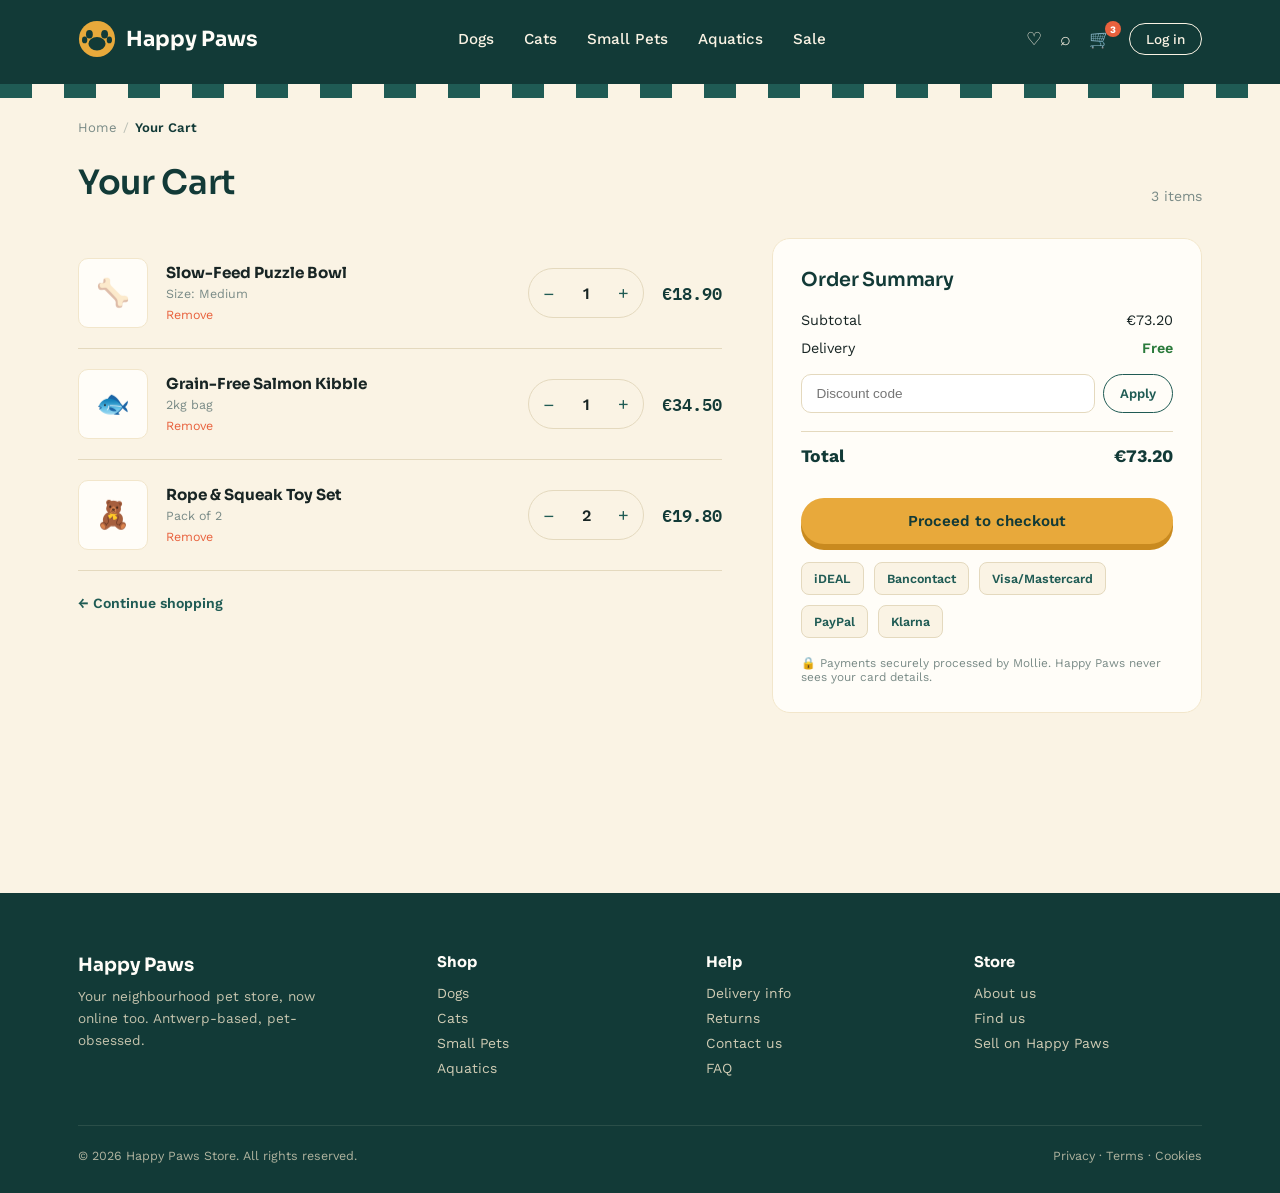
==== cart.html @ 2a9c97f4 "Add files via upload" ====
<!DOCTYPE html>
<html lang="en">
<head>
<meta charset="UTF-8">
<meta name="viewport" content="width=device-width, initial-scale=1.0">
<title>Your Cart — Happy Paws Store</title>
<link rel="preconnect" href="https://fonts.googleapis.com">
<link href="https://fonts.googleapis.com/css2?family=Sora:wght@500;600;700;800&family=Work+Sans:wght@400;500;600&family=IBM+Plex+Mono:wght@500&display=swap" rel="stylesheet">
<link rel="stylesheet" href="styles.css">
</head>
<body>

<header>
  <div class="header-inner">
    <div class="logo">
      <svg class="logo-mark" viewBox="0 0 40 40" fill="none">
        <circle cx="20" cy="20" r="19" fill="#E8A93B"/>
        <ellipse cx="20" cy="25" rx="9" ry="7" fill="#123A37"/>
        <ellipse cx="12" cy="15" rx="3.6" ry="4.6" fill="#123A37"/>
        <ellipse cx="28" cy="15" rx="3.6" ry="4.6" fill="#123A37"/>
        <ellipse cx="7" cy="21" rx="2.8" ry="3.6" fill="#123A37"/>
        <ellipse cx="33" cy="21" rx="2.8" ry="3.6" fill="#123A37"/>
      </svg>
      <span class="logo-text">Happy Paws</span>
    </div>
    <nav><a href="shop.html">Dogs</a><a href="shop.html">Cats</a><a href="shop.html">Small Pets</a><a href="shop.html">Aquatics</a><a href="shop.html">Sale</a></nav>
    <div class="header-actions">
      <span class="icon-btn">♡</span>
      <span class="icon-btn">⌕</span>
      <a href="cart.html" class="icon-btn">🛒<span class="cart-count">3</span></a>
      <a href="login.html" class="btn-login">Log in</a>
    </div>
  </div>
</header>
<div class="awning"></div>

<div class="wrap">
  <div class="breadcrumb"><a href="index.html">Home</a><span class="sep">/</span><span class="current">Your Cart</span></div>
  <div class="page-head"><h1>Your Cart</h1><div class="count-label">3 items</div></div>

  <div class="cart-layout">
    <div>
      <div class="cart-line">
        <div class="cart-thumb">🦴</div>
        <div><h4>Slow-Feed Puzzle Bowl</h4><div class="sub">Size: Medium</div><span class="cart-remove">Remove</span></div>
        <div class="qty-stepper"><button>–</button><span>1</span><button>+</button></div>
        <div class="price">€18.90</div>
      </div>
      <div class="cart-line">
        <div class="cart-thumb">🐟</div>
        <div><h4>Grain-Free Salmon Kibble</h4><div class="sub">2kg bag</div><span class="cart-remove">Remove</span></div>
        <div class="qty-stepper"><button>–</button><span>1</span><button>+</button></div>
        <div class="price">€34.50</div>
      </div>
      <div class="cart-line">
        <div class="cart-thumb">🧸</div>
        <div><h4>Rope &amp; Squeak Toy Set</h4><div class="sub">Pack of 2</div><span class="cart-remove">Remove</span></div>
        <div class="qty-stepper"><button>–</button><span>2</span><button>+</button></div>
        <div class="price">€19.80</div>
      </div>
      <a href="shop.html" style="display:inline-block; margin-top:24px; font-size:0.88rem; font-weight:600; color:var(--teal-700);">← Continue shopping</a>
    </div>

    <div class="summary-card">
      <h3>Order Summary</h3>
      <div class="summary-row"><span>Subtotal</span><span>€73.20</span></div>
      <div class="summary-row"><span>Delivery</span><span style="color:#2A7A3B; font-weight:600;">Free</span></div>
      <div class="promo-row">
        <input type="text" placeholder="Discount code">
        <button class="btn btn-outline btn-sm">Apply</button>
      </div>
      <div class="summary-row total"><span>Total</span><span>€73.20</span></div>

      <a href="#" class="btn btn-primary btn-block" style="margin-top:20px;">Proceed to checkout</a>

      <div class="pay-methods">
        <span class="pay-chip">iDEAL</span>
        <span class="pay-chip">Bancontact</span>
        <span class="pay-chip">Visa/Mastercard</span>
        <span class="pay-chip">PayPal</span>
        <span class="pay-chip">Klarna</span>
      </div>
      <div class="mollie-note">🔒 Payments securely processed by Mollie. Happy Paws never sees your card details.</div>
    </div>
  </div>
</div>

<footer>
  <div class="wrap">
    <div class="footer-grid">
      <div><div class="footer-logo">Happy Paws</div><div style="font-size:0.85rem; opacity:0.8; max-width:240px; line-height:1.6;">Your neighbourhood pet store, now online too. Antwerp-based, pet-obsessed.</div></div>
      <div><h4>Shop</h4><a href="shop.html">Dogs</a><a href="shop.html">Cats</a><a href="shop.html">Small Pets</a><a href="shop.html">Aquatics</a></div>
      <div><h4>Help</h4><a href="#">Delivery info</a><a href="#">Returns</a><a href="#">Contact us</a><a href="#">FAQ</a></div>
      <div><h4>Store</h4><a href="#">About us</a><a href="#">Find us</a><a href="login.html">Sell on Happy Paws</a></div>
    </div>
    <div class="footer-bottom"><span>© 2026 Happy Paws Store. All rights reserved.</span><span>Privacy · Terms · Cookies</span></div>
  </div>
</footer>

</body>
</html>
---- styles.css ----
/* ================= HAPPY PAWS — SHARED DESIGN SYSTEM ================= */
:root{
  --teal-900:#123A37;
  --teal-700:#1F5B54;
  --teal-600:#2A756B;
  --sand:#FAF3E4;
  --sand-deep:#F2E6CB;
  --mustard:#E8A93B;
  --mustard-dark:#C98A1F;
  --coral:#E8613D;
  --ink:#182524;
  --white:#FFFDF8;
  --line:#E4D9BE;
  --muted:#7A8B87;
}
*{box-sizing:border-box; margin:0; padding:0;}
html{scroll-behavior:smooth;}
body{
  font-family:'Work Sans', sans-serif;
  background:var(--sand);
  color:var(--ink);
  -webkit-font-smoothing:antialiased;
}
h1,h2,h3,.display{
  font-family:'Sora', sans-serif;
  font-weight:600;
  color:var(--teal-900);
  letter-spacing:-0.01em;
}
.mono{
  font-family:'IBM Plex Mono', monospace;
  letter-spacing:0.03em;
  text-transform:uppercase;
  font-size:0.7rem;
}
a{color:inherit; text-decoration:none;}
img{max-width:100%; display:block;}
.wrap{max-width:1180px; margin:0 auto; padding:0 28px;}
button{font-family:inherit;}

/* AWNING STRIPE */
.awning{
  height:14px;
  background:repeating-linear-gradient(90deg, var(--teal-700) 0px, var(--teal-700) 32px, var(--sand) 32px, var(--sand) 64px);
}

/* HEADER */
header{background:var(--teal-900); position:relative; padding-bottom:6px;}
.header-inner{
  display:flex; align-items:center; justify-content:space-between;
  padding:20px 28px;
  max-width:1180px; margin:0 auto;
}
.logo{display:flex; align-items:center; gap:10px;}
.logo-mark{width:38px; height:38px; flex-shrink:0;}
.logo-text{font-family:'Sora', sans-serif; font-weight:700; font-size:1.3rem; color:var(--white);}
nav{display:flex; gap:30px;}
nav a{color:var(--sand); font-size:0.95rem; font-weight:500; transition:color .15s;}
nav a:hover, nav a.active{color:var(--mustard);}
.header-actions{display:flex; align-items:center; gap:18px;}
.icon-btn{color:var(--sand); font-size:1.1rem; position:relative; cursor:pointer;}
.cart-count{
  position:absolute; top:-8px; right:-10px;
  background:var(--coral); color:white; font-size:0.62rem; font-weight:700;
  width:16px; height:16px; border-radius:50%;
  display:flex; align-items:center; justify-content:center;
}
.btn-login{
  border:1.5px solid var(--sand); color:var(--sand);
  padding:7px 16px; border-radius:20px; font-size:0.85rem; font-weight:500;
}

/* BUTTONS */
.btn{
  display:inline-flex; align-items:center; gap:8px;
  padding:14px 26px; border-radius:30px; font-weight:600; font-size:0.95rem;
  cursor:pointer; transition:transform .15s ease, box-shadow .15s ease;
  border:none;
}
.btn:hover{transform:translateY(-2px);}
.btn-primary{background:var(--mustard); color:var(--teal-900); box-shadow:0 6px 0 var(--mustard-dark);}
.btn-primary:hover{box-shadow:0 8px 0 var(--mustard-dark);}
.btn-ghost{background:transparent; border:1.5px solid rgba(250,243,228,0.4); color:var(--sand);}
.btn-outline{background:transparent; border:1.5px solid var(--teal-700); color:var(--teal-700);}
.btn-block{width:100%; justify-content:center;}
.btn-sm{padding:9px 16px; font-size:0.82rem;}

/* BREADCRUMB */
.breadcrumb{font-size:0.82rem; color:var(--muted); padding:22px 0 0;}
.breadcrumb a{color:var(--muted);}
.breadcrumb a:hover{color:var(--teal-700);}
.breadcrumb .sep{margin:0 6px; opacity:0.5;}
.breadcrumb .current{color:var(--teal-900); font-weight:600;}

/* PAGE HEADER (non-hero pages) */
.page-head{padding:26px 0 34px; display:flex; justify-content:space-between; align-items:flex-end; flex-wrap:wrap; gap:16px;}
.page-head h1{font-size:2.1rem;}
.page-head .count-label{color:var(--muted); font-size:0.88rem; margin-top:6px;}

/* SECTION HEADERS */
.section{padding:90px 0 40px;}
.section.tight{padding-top:20px;}
.section-head{display:flex; justify-content:space-between; align-items:flex-end; margin-bottom:38px; gap:20px; flex-wrap:wrap;}
.section-head .mono{color:var(--coral); margin-bottom:8px; display:block;}
.section-head h2{font-size:2.1rem;}
.see-all{font-weight:600; font-size:0.9rem; color:var(--teal-700); border-bottom:2px solid var(--mustard); padding-bottom:2px;}

/* HERO */
.hero{background:var(--teal-900); position:relative; padding:64px 0 0; overflow:hidden;}
.hero-grid{display:grid; grid-template-columns:1.1fr 0.9fr; gap:40px; align-items:center; padding-bottom:70px;}
.eyebrow{display:inline-flex; align-items:center; gap:8px; color:var(--mustard); margin-bottom:18px;}
.eyebrow::before{content:"●"; font-size:0.5rem;}
.hero h1{font-size:3.3rem; line-height:1.05; color:var(--white); margin-bottom:22px; font-weight:700;}
.hero h1 span{color:var(--mustard);}
.hero p{color:var(--sand-deep); font-size:1.08rem; max-width:440px; margin-bottom:30px; line-height:1.55;}
.hero-ctas{display:flex; gap:14px; flex-wrap:wrap;}
.hero-art{position:relative; height:340px; display:flex; align-items:center; justify-content:center;}
.hero-blob{position:absolute; width:280px; height:280px; border-radius:38% 62% 55% 45% / 45% 40% 60% 55%; background:var(--teal-700);}
.hero-paw{position:relative; width:150px; height:150px; z-index:1;}

/* SHOP-BY-PET TAG STRIP */
.pet-strip{background:var(--sand); padding:0; position:relative; margin-top:-1px;}
.tag-row{
  display:grid; grid-template-columns:repeat(4,1fr); gap:22px;
  padding:0 28px; max-width:1180px; margin:0 auto;
}
.tag-row.overlap{transform:translateY(-42px);}
.pet-tag{
  background:var(--white);
  border-radius:16px;
  padding:22px 18px 18px;
  text-align:center;
  box-shadow:0 10px 24px rgba(18,58,55,0.12);
  border:1px solid var(--sand-deep);
  position:relative;
  cursor:pointer;
  transition:transform .18s ease;
}
.pet-tag:hover{transform:translateY(-6px) rotate(-1deg);}
.pet-tag .tag-hole{
  width:12px; height:12px; border-radius:50%; background:var(--sand);
  border:2px solid var(--sand-deep);
  margin:0 auto 12px;
}
.pet-tag .emoji{font-size:2rem; margin-bottom:8px;}
.pet-tag .label{font-family:'Sora'; font-weight:600; color:var(--teal-900); font-size:1rem;}
.pet-tag .sub{font-size:0.72rem; color:var(--muted); margin-top:2px;}

/* CATEGORY SHELF */
.shelf{display:grid; grid-template-columns:repeat(4,1fr); gap:20px;}
.shelf-card{
  background:var(--teal-700); border-radius:18px; padding:26px 22px; min-height:190px;
  display:flex; flex-direction:column; justify-content:space-between;
  position:relative; overflow:hidden;
}
.shelf-card:nth-child(2){background:var(--mustard);}
.shelf-card:nth-child(3){background:var(--coral);}
.shelf-card:nth-child(4){background:var(--teal-900);}
.shelf-card h3{color:var(--white); font-size:1.25rem;}
.shelf-card:nth-child(2) h3{color:var(--teal-900);}
.shelf-card .count{font-size:0.78rem; color:rgba(255,255,255,0.75); font-weight:500;}
.shelf-card:nth-child(2) .count{color:rgba(18,58,55,0.65);}
.shelf-card .arrow{
  align-self:flex-end; width:34px; height:34px; border-radius:50%;
  background:rgba(255,255,255,0.18); display:flex; align-items:center; justify-content:center;
  color:white; font-size:1.1rem;
}
.shelf-card:nth-child(2) .arrow{background:rgba(18,58,55,0.14); color:var(--teal-900);}

/* PRODUCT HANG-TAGS */
.products{display:grid; grid-template-columns:repeat(4,1fr); gap:26px;}
.products.cols-3{grid-template-columns:repeat(3,1fr);}
.product-card{text-align:center; padding-top:26px; position:relative;}
.string{width:1.5px; height:22px; background:#C9BFA0; margin:0 auto;}
.product-tag{
  background:var(--white);
  border:1px solid var(--sand-deep);
  border-radius:14px;
  padding:20px 16px 22px;
  box-shadow:0 8px 18px rgba(18,58,55,0.08);
  transform:rotate(-1.4deg);
  transition:transform .18s ease, box-shadow .18s ease;
  position:relative;
}
.product-card:nth-child(even) .product-tag{transform:rotate(1.4deg);}
.product-card:hover .product-tag{transform:rotate(0deg) translateY(-4px); box-shadow:0 14px 26px rgba(18,58,55,0.14);}
.tag-hole-top{
  width:14px; height:14px; border-radius:50%; background:var(--sand);
  border:2px solid var(--sand-deep); margin:-32px auto 14px; position:relative; z-index:2;
}
.product-thumb{
  width:100%; height:120px; border-radius:10px; margin-bottom:14px;
  display:flex; align-items:center; justify-content:center; font-size:2.6rem;
  background:var(--sand);
}
.badge{
  position:absolute; top:8px; left:8px;
  background:var(--coral); color:white; font-size:0.62rem; font-weight:700;
  padding:4px 8px; border-radius:20px; letter-spacing:0.03em; z-index:3;
}
.badge.badge-mustard{background:var(--mustard); color:var(--teal-900);}
.product-tag h4{font-family:'Sora'; font-size:0.96rem; color:var(--teal-900); margin-bottom:4px; font-weight:600;}
.product-tag .price-row{display:flex; align-items:baseline; justify-content:center; gap:8px; margin-top:8px;}
.price{font-family:'IBM Plex Mono'; font-weight:600; font-size:1.05rem; color:var(--teal-900);}
.price-old{font-family:'IBM Plex Mono'; font-size:0.8rem; color:#B7ABA0; text-decoration:line-through;}
.approved{font-size:0.68rem; color:var(--muted); margin-top:6px;}

/* TRUST BAR */
.trust-bar{
  background:var(--teal-900); border-radius:20px; margin:0 28px;
  max-width:1124px; margin-left:auto; margin-right:auto;
  padding:34px 40px;
  display:grid; grid-template-columns:repeat(3,1fr); gap:30px;
}
.trust-item{display:flex; gap:14px; align-items:flex-start;}
.trust-item .num{font-family:'Sora'; font-size:1.4rem; color:var(--mustard); font-weight:700;}
.trust-item .t-label{color:var(--white); font-weight:600; font-size:0.95rem; margin-bottom:2px;}
.trust-item .t-sub{color:var(--sand-deep); font-size:0.8rem;}

/* NEWSLETTER */
.newsletter{
  background:var(--mustard); border-radius:24px;
  margin:90px 28px 0; max-width:1124px; margin-left:auto; margin-right:auto;
  padding:50px 50px;
  display:grid; grid-template-columns:1.2fr 1fr; gap:40px; align-items:center;
}
.newsletter h2{font-size:1.8rem; color:var(--teal-900);}
.newsletter p{color:var(--teal-900); opacity:0.75; margin-top:8px; font-size:0.95rem;}
.n-form{display:flex; gap:10px;}
.n-form input{flex:1; padding:14px 18px; border-radius:30px; border:none; font-family:'Work Sans'; font-size:0.9rem;}
.n-form button{background:var(--teal-900); color:var(--white); border:none; padding:14px 24px; border-radius:30px; font-weight:600; font-size:0.9rem; cursor:pointer;}

/* FOOTER */
footer{margin-top:90px; background:var(--teal-900); padding:60px 0 30px; color:var(--sand-deep);}
.footer-grid{display:grid; grid-template-columns:1.4fr 1fr 1fr 1fr; gap:40px; margin-bottom:40px;}
.footer-grid h4{color:var(--white); font-family:'Sora'; font-size:0.92rem; margin-bottom:14px;}
.footer-grid a{display:block; color:var(--sand-deep); font-size:0.87rem; margin-bottom:9px; opacity:0.85;}
.footer-grid a:hover{color:var(--mustard);}
.footer-logo{font-family:'Sora'; font-weight:700; color:var(--white); font-size:1.15rem; margin-bottom:10px;}
.footer-bottom{
  border-top:1px solid rgba(250,243,228,0.15); padding-top:22px;
  display:flex; justify-content:space-between; font-size:0.78rem; opacity:0.7; flex-wrap:wrap; gap:10px;
}

/* ============ SHOP / LISTING PAGE ============ */
.shop-layout{display:grid; grid-template-columns:250px 1fr; gap:40px; padding-bottom:90px;}
.filters{border-right:1px solid var(--line); padding-right:30px;}
.filter-group{margin-bottom:30px;}
.filter-group h4{font-family:'Sora'; font-size:0.85rem; color:var(--teal-900); margin-bottom:14px; text-transform:uppercase; letter-spacing:0.03em;}
.filter-option{display:flex; align-items:center; gap:10px; margin-bottom:11px; font-size:0.88rem; color:var(--ink); cursor:pointer;}
.filter-option input{accent-color:var(--teal-700); width:15px; height:15px;}
.price-range{display:flex; align-items:center; gap:8px; font-size:0.82rem; color:var(--muted);}
.price-range input{width:70px; padding:8px 10px; border:1px solid var(--line); border-radius:8px; font-family:'Work Sans'; font-size:0.82rem;}
.toolbar{display:flex; justify-content:space-between; align-items:center; margin-bottom:26px;}
.sort-select{padding:9px 14px; border:1px solid var(--line); border-radius:20px; font-size:0.83rem; background:var(--white); color:var(--ink);}
.pagination{display:flex; justify-content:center; gap:8px; margin-top:50px;}
.page-btn{width:36px; height:36px; border-radius:50%; display:flex; align-items:center; justify-content:center; font-size:0.85rem; font-weight:600; color:var(--teal-700); cursor:pointer;}
.page-btn.active{background:var(--teal-900); color:var(--white);}

/* ============ PRODUCT DETAIL PAGE ============ */
.pd-layout{display:grid; grid-template-columns:1fr 1fr; gap:60px; padding-bottom:90px;}
.pd-gallery-main{background:var(--white); border-radius:20px; height:420px; display:flex; align-items:center; justify-content:center; font-size:6rem; border:1px solid var(--sand-deep); margin-bottom:14px;}
.pd-thumbs{display:flex; gap:10px;}
.pd-thumb{width:70px; height:70px; border-radius:10px; background:var(--white); border:1.5px solid var(--sand-deep); display:flex; align-items:center; justify-content:center; font-size:1.6rem; cursor:pointer;}
.pd-thumb.active{border-color:var(--mustard);}
.pd-info .mono{color:var(--coral);}
.pd-info h1{font-size:2rem; margin:10px 0 8px;}
.pd-rating{display:flex; align-items:center; gap:8px; color:var(--mustard-dark); font-size:0.9rem; margin-bottom:18px;}
.pd-rating .stars{letter-spacing:2px;}
.pd-price-row{display:flex; align-items:baseline; gap:12px; margin-bottom:22px;}
.pd-price{font-family:'IBM Plex Mono'; font-size:1.9rem; font-weight:600; color:var(--teal-900);}
.pd-desc{color:var(--ink); opacity:0.85; line-height:1.65; margin-bottom:26px; font-size:0.95rem;}
.pd-options{margin-bottom:26px;}
.pd-options h4{font-size:0.82rem; text-transform:uppercase; letter-spacing:0.03em; color:var(--muted); margin-bottom:10px;}
.size-pills{display:flex; gap:10px;}
.size-pill{padding:9px 18px; border:1.5px solid var(--line); border-radius:20px; font-size:0.85rem; cursor:pointer; font-weight:500;}
.size-pill.active{border-color:var(--teal-700); background:var(--teal-700); color:var(--white);}
.qty-cart-row{display:flex; gap:14px; margin-bottom:26px;}
.qty-stepper{display:flex; align-items:center; border:1.5px solid var(--line); border-radius:30px; overflow:hidden;}
.qty-stepper button{width:40px; height:48px; background:none; border:none; font-size:1.1rem; cursor:pointer; color:var(--teal-700);}
.qty-stepper span{width:34px; text-align:center; font-weight:600;}
.pd-meta{display:flex; flex-direction:column; gap:8px; font-size:0.83rem; color:var(--muted); border-top:1px solid var(--line); padding-top:20px;}
.pd-meta strong{color:var(--ink);}

/* ============ CART / CHECKOUT PAGE ============ */
.cart-layout{display:grid; grid-template-columns:1.5fr 1fr; gap:50px; padding-bottom:90px; align-items:flex-start;}
.cart-line{display:grid; grid-template-columns:70px 1fr auto auto; align-items:center; gap:18px; padding:20px 0; border-bottom:1px solid var(--line);}
.cart-thumb{width:70px; height:70px; border-radius:10px; background:var(--white); border:1px solid var(--sand-deep); display:flex; align-items:center; justify-content:center; font-size:1.7rem;}
.cart-line h4{font-family:'Sora'; font-size:0.95rem; margin-bottom:4px;}
.cart-line .sub{font-size:0.78rem; color:var(--muted);}
.cart-remove{font-size:0.78rem; color:var(--coral); cursor:pointer; margin-top:6px; display:inline-block;}
.summary-card{background:var(--white); border:1px solid var(--sand-deep); border-radius:18px; padding:28px; position:sticky; top:20px;}
.summary-card h3{margin-bottom:20px; font-size:1.2rem;}
.summary-row{display:flex; justify-content:space-between; font-size:0.9rem; margin-bottom:12px; color:var(--ink);}
.summary-row.total{font-weight:700; font-size:1.1rem; border-top:1px solid var(--line); padding-top:14px; margin-top:6px; color:var(--teal-900);}
.promo-row{display:flex; gap:8px; margin:18px 0;}
.promo-row input{flex:1; padding:11px 14px; border:1px solid var(--line); border-radius:10px; font-size:0.85rem;}
.pay-methods{display:flex; gap:10px; margin:18px 0; flex-wrap:wrap;}
.pay-chip{border:1px solid var(--line); border-radius:8px; padding:8px 12px; font-size:0.78rem; font-weight:600; color:var(--teal-700); background:var(--sand);}
.mollie-note{font-size:0.74rem; color:var(--muted); margin-top:10px; display:flex; align-items:center; gap:6px;}

/* ============ LOGIN / SELLER PORTAL ============ */
.auth-shell{min-height:calc(100vh - 60px); display:flex; align-items:center; justify-content:center; padding:60px 20px;}
.auth-card{background:var(--white); border:1px solid var(--sand-deep); border-radius:22px; padding:44px 40px; width:100%; max-width:400px; box-shadow:0 20px 40px rgba(18,58,55,0.08);}
.auth-card h1{font-size:1.5rem; margin-bottom:6px;}
.auth-card .sub{color:var(--muted); font-size:0.88rem; margin-bottom:28px;}
.field{margin-bottom:18px;}
.field label{display:block; font-size:0.8rem; font-weight:600; color:var(--teal-900); margin-bottom:7px;}
.field input{width:100%; padding:12px 16px; border:1.5px solid var(--line); border-radius:10px; font-family:'Work Sans'; font-size:0.92rem;}
.field input:focus{outline:none; border-color:var(--teal-700);}
.auth-foot{text-align:center; font-size:0.82rem; color:var(--muted); margin-top:20px;}
.magic-note{background:var(--sand); border-radius:10px; padding:12px 14px; font-size:0.78rem; color:var(--teal-700); margin-top:16px; display:flex; gap:8px; align-items:flex-start;}

/* ============ SELLER DASHBOARD ============ */
.dash-shell{display:grid; grid-template-columns:230px 1fr; min-height:calc(100vh - 60px);}
.dash-side{background:var(--teal-900); padding:30px 20px; color:var(--sand-deep);}
.dash-side a{display:flex; align-items:center; gap:10px; padding:11px 14px; border-radius:10px; font-size:0.87rem; margin-bottom:4px; color:var(--sand-deep);}
.dash-side a.active, .dash-side a:hover{background:var(--teal-700); color:var(--white);}
.dash-main{padding:34px 40px; background:var(--sand);}
.dash-head{display:flex; justify-content:space-between; align-items:center; margin-bottom:28px;}
.stat-row{display:grid; grid-template-columns:repeat(4,1fr); gap:18px; margin-bottom:34px;}
.stat-card{background:var(--white); border:1px solid var(--sand-deep); border-radius:14px; padding:20px;}
.stat-card .mono{color:var(--muted); margin-bottom:8px; display:block;}
.stat-card .val{font-family:'Sora'; font-size:1.6rem; font-weight:700; color:var(--teal-900);}
.dash-table{width:100%; background:var(--white); border:1px solid var(--sand-deep); border-radius:14px; overflow:hidden; border-collapse:collapse;}
.dash-table th{text-align:left; font-size:0.72rem; text-transform:uppercase; letter-spacing:0.03em; color:var(--muted); padding:14px 18px; border-bottom:1px solid var(--line); background:var(--sand);}
.dash-table td{padding:14px 18px; border-bottom:1px solid var(--sand-deep); font-size:0.87rem;}
.dash-table tr:last-child td{border-bottom:none;}
.prod-row-thumb{width:38px; height:38px; border-radius:8px; background:var(--sand); display:inline-flex; align-items:center; justify-content:center; font-size:1.1rem; margin-right:10px; vertical-align:middle;}
.status-pill{padding:4px 11px; border-radius:20px; font-size:0.72rem; font-weight:600;}
.status-pill.live{background:#DDF0DC; color:#2A7A3B;}
.status-pill.draft{background:#F2E6CB; color:var(--mustard-dark);}
.row-actions{display:flex; gap:8px;}
.row-actions span{font-size:0.78rem; color:var(--teal-700); cursor:pointer; font-weight:600;}

@media (max-width:900px){
  .hero-grid{grid-template-columns:1fr;}
  .tag-row{grid-template-columns:repeat(2,1fr);}
  .tag-row.overlap{transform:translateY(-28px);}
  .shelf{grid-template-columns:repeat(2,1fr);}
  .products{grid-template-columns:repeat(2,1fr);}
  .trust-bar{grid-template-columns:1fr; margin:0 16px;}
  .newsletter{grid-template-columns:1fr; margin:60px 16px 0; padding:36px 28px;}
  .footer-grid{grid-template-columns:1fr 1fr;}
  nav{display:none;}
  .wrap{padding:0 16px;}
  .shop-layout{grid-template-columns:1fr;}
  .filters{border-right:none; padding-right:0; border-bottom:1px solid var(--line); padding-bottom:20px;}
  .pd-layout{grid-template-columns:1fr;}
  .cart-layout{grid-template-columns:1fr;}
  .dash-shell{grid-template-columns:1fr;}
  .dash-side{display:none;}
  .stat-row{grid-template-columns:1fr 1fr;}
}

:focus-visible{outline:2.5px solid var(--mustard); outline-offset:3px;}
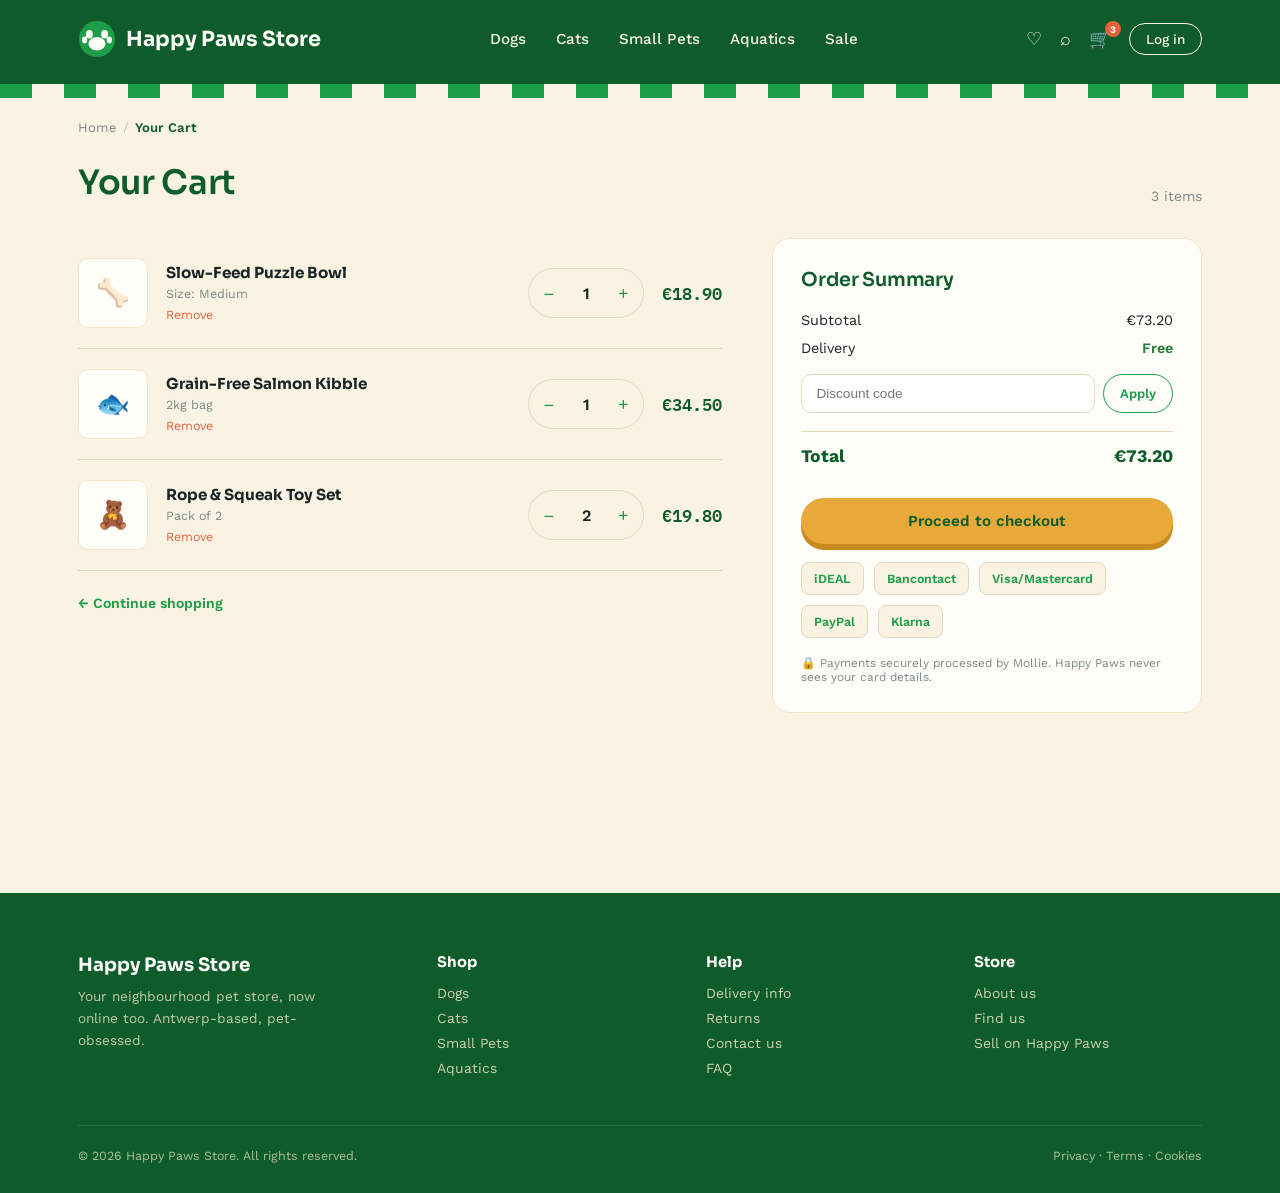
==== commit ab733845: "Add files via upload" ====
--- a/cart.html
+++ b/cart.html
@@ -14,14 +14,14 @@
   <div class="header-inner">
     <div class="logo">
       <svg class="logo-mark" viewBox="0 0 40 40" fill="none">
-        <circle cx="20" cy="20" r="19" fill="#E8A93B"/>
-        <ellipse cx="20" cy="25" rx="9" ry="7" fill="#123A37"/>
-        <ellipse cx="12" cy="15" rx="3.6" ry="4.6" fill="#123A37"/>
-        <ellipse cx="28" cy="15" rx="3.6" ry="4.6" fill="#123A37"/>
-        <ellipse cx="7" cy="21" rx="2.8" ry="3.6" fill="#123A37"/>
-        <ellipse cx="33" cy="21" rx="2.8" ry="3.6" fill="#123A37"/>
+        <circle cx="20" cy="20" r="19" fill="#1E9D49"/>
+        <ellipse cx="20" cy="25" rx="9" ry="7" fill="#FFFDF8"/>
+        <ellipse cx="12" cy="15" rx="3.6" ry="4.6" fill="#FFFDF8"/>
+        <ellipse cx="28" cy="15" rx="3.6" ry="4.6" fill="#FFFDF8"/>
+        <ellipse cx="7" cy="21" rx="2.8" ry="3.6" fill="#FFFDF8"/>
+        <ellipse cx="33" cy="21" rx="2.8" ry="3.6" fill="#FFFDF8"/>
       </svg>
-      <span class="logo-text">Happy Paws</span>
+      <span class="logo-text">Happy Paws Store</span>
     </div>
     <nav><a href="shop.html">Dogs</a><a href="shop.html">Cats</a><a href="shop.html">Small Pets</a><a href="shop.html">Aquatics</a><a href="shop.html">Sale</a></nav>
     <div class="header-actions">
@@ -88,7 +88,7 @@
 <footer>
   <div class="wrap">
     <div class="footer-grid">
-      <div><div class="footer-logo">Happy Paws</div><div style="font-size:0.85rem; opacity:0.8; max-width:240px; line-height:1.6;">Your neighbourhood pet store, now online too. Antwerp-based, pet-obsessed.</div></div>
+      <div><div class="footer-logo">Happy Paws Store</div><div style="font-size:0.85rem; opacity:0.8; max-width:240px; line-height:1.6;">Your neighbourhood pet store, now online too. Antwerp-based, pet-obsessed.</div></div>
       <div><h4>Shop</h4><a href="shop.html">Dogs</a><a href="shop.html">Cats</a><a href="shop.html">Small Pets</a><a href="shop.html">Aquatics</a></div>
       <div><h4>Help</h4><a href="#">Delivery info</a><a href="#">Returns</a><a href="#">Contact us</a><a href="#">FAQ</a></div>
       <div><h4>Store</h4><a href="#">About us</a><a href="#">Find us</a><a href="login.html">Sell on Happy Paws</a></div>
--- a/styles.css
+++ b/styles.css
@@ -1,8 +1,8 @@
 /* ================= HAPPY PAWS — SHARED DESIGN SYSTEM ================= */
 :root{
-  --teal-900:#123A37;
-  --teal-700:#1F5B54;
-  --teal-600:#2A756B;
+  --teal-900:#0E5C2C;
+  --teal-700:#1E9D49;
+  --teal-600:#29B457;
   --sand:#FAF3E4;
   --sand-deep:#F2E6CB;
   --mustard:#E8A93B;
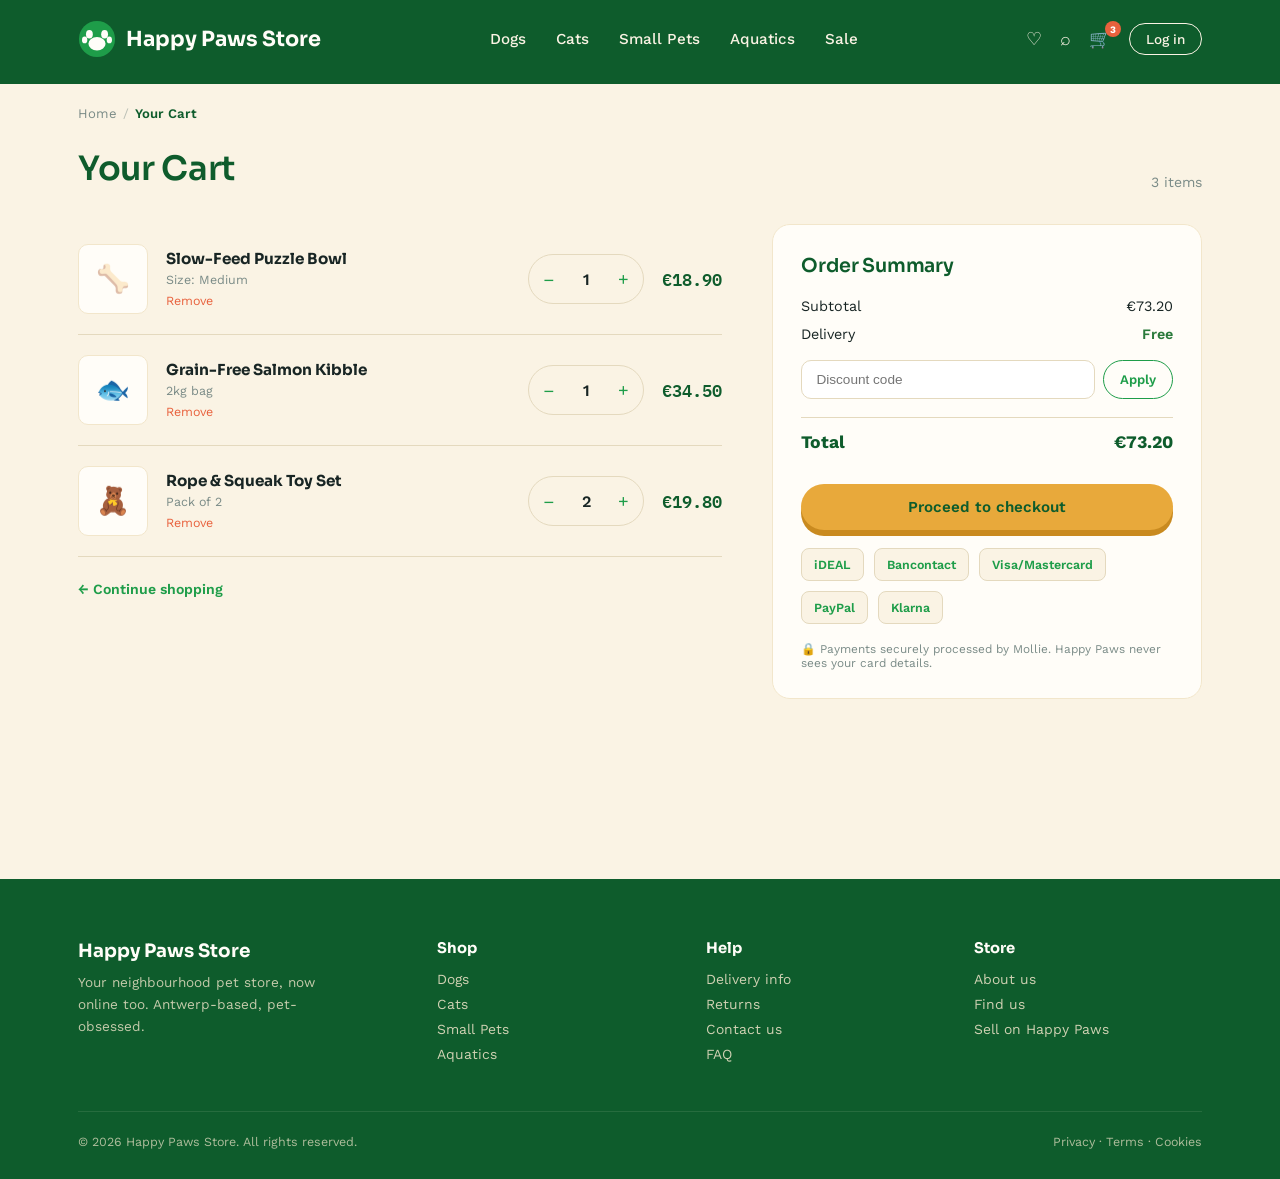
==== commit 64a48034: "Add files via upload" ====
--- a/cart.html
+++ b/cart.html
@@ -32,7 +32,6 @@
     </div>
   </div>
 </header>
-<div class="awning"></div>
 
 <div class="wrap">
   <div class="breadcrumb"><a href="index.html">Home</a><span class="sep">/</span><span class="current">Your Cart</span></div>
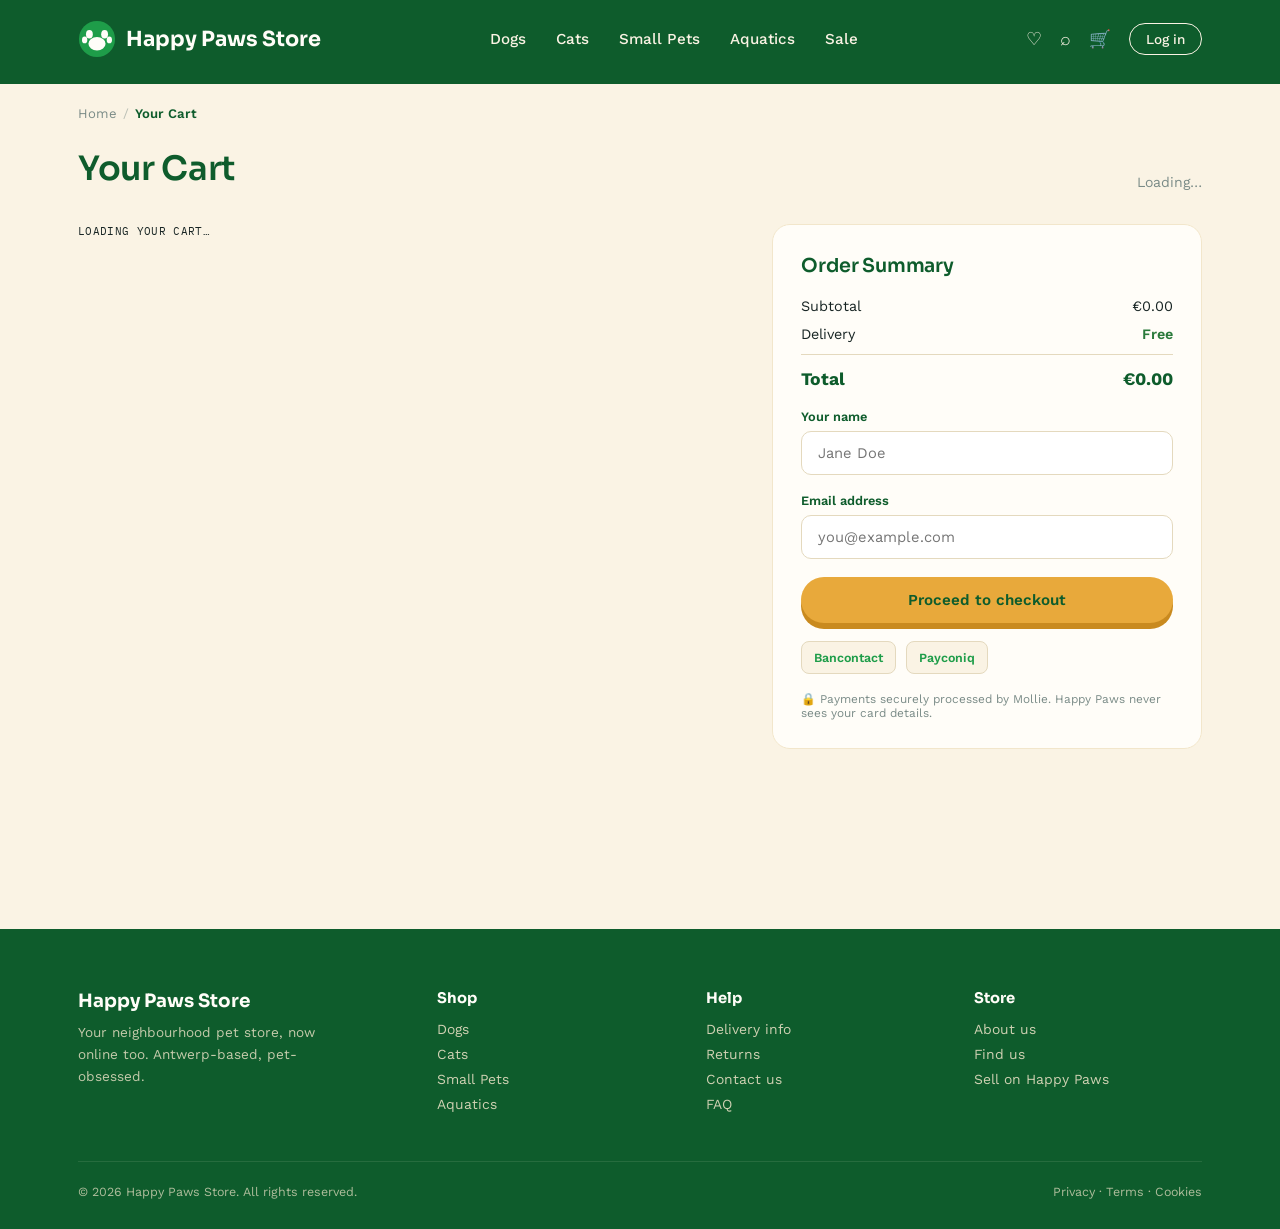
==== commit a822d102: "Add files via upload" ====
--- a/cart.html
+++ b/cart.html
@@ -7,6 +7,7 @@
 <link rel="preconnect" href="https://fonts.googleapis.com">
 <link href="https://fonts.googleapis.com/css2?family=Sora:wght@500;600;700;800&family=Work+Sans:wght@400;500;600&family=IBM+Plex+Mono:wght@500&display=swap" rel="stylesheet">
 <link rel="stylesheet" href="styles.css">
+<script src="shopzo-client.js" defer></script>
 </head>
 <body>
 
@@ -28,61 +29,138 @@
       <span class="icon-btn">♡</span>
       <span class="icon-btn">⌕</span>
       <a href="cart.html" class="icon-btn">🛒<span class="cart-count">3</span></a>
-      <a href="login.html" class="btn-login">Log in</a>
+      <a href="https://app.shopzo.be" class="btn-login" target="_blank">Log in</a>
     </div>
   </div>
 </header>
 
 <div class="wrap">
   <div class="breadcrumb"><a href="index.html">Home</a><span class="sep">/</span><span class="current">Your Cart</span></div>
-  <div class="page-head"><h1>Your Cart</h1><div class="count-label">3 items</div></div>
+  <div class="page-head"><h1>Your Cart</h1><div class="count-label" id="cart-count-label">Loading…</div></div>
 
   <div class="cart-layout">
-    <div>
-      <div class="cart-line">
-        <div class="cart-thumb">🦴</div>
-        <div><h4>Slow-Feed Puzzle Bowl</h4><div class="sub">Size: Medium</div><span class="cart-remove">Remove</span></div>
-        <div class="qty-stepper"><button>–</button><span>1</span><button>+</button></div>
-        <div class="price">€18.90</div>
-      </div>
-      <div class="cart-line">
-        <div class="cart-thumb">🐟</div>
-        <div><h4>Grain-Free Salmon Kibble</h4><div class="sub">2kg bag</div><span class="cart-remove">Remove</span></div>
-        <div class="qty-stepper"><button>–</button><span>1</span><button>+</button></div>
-        <div class="price">€34.50</div>
-      </div>
-      <div class="cart-line">
-        <div class="cart-thumb">🧸</div>
-        <div><h4>Rope &amp; Squeak Toy Set</h4><div class="sub">Pack of 2</div><span class="cart-remove">Remove</span></div>
-        <div class="qty-stepper"><button>–</button><span>2</span><button>+</button></div>
-        <div class="price">€19.80</div>
-      </div>
-      <a href="shop.html" style="display:inline-block; margin-top:24px; font-size:0.88rem; font-weight:600; color:var(--teal-700);">← Continue shopping</a>
+    <div id="cart-lines">
+      <p class="mono">Loading your cart…</p>
     </div>
 
     <div class="summary-card">
       <h3>Order Summary</h3>
-      <div class="summary-row"><span>Subtotal</span><span>€73.20</span></div>
+      <div class="summary-row"><span>Subtotal</span><span id="cart-subtotal">€0.00</span></div>
       <div class="summary-row"><span>Delivery</span><span style="color:#2A7A3B; font-weight:600;">Free</span></div>
-      <div class="promo-row">
-        <input type="text" placeholder="Discount code">
-        <button class="btn btn-outline btn-sm">Apply</button>
+      <div class="summary-row total"><span>Total</span><span id="cart-total">€0.00</span></div>
+
+      <div class="field" style="margin-top:20px;">
+        <label>Your name</label>
+        <input type="text" id="checkout-name" placeholder="Jane Doe">
       </div>
-      <div class="summary-row total"><span>Total</span><span>€73.20</span></div>
+      <div class="field">
+        <label>Email address</label>
+        <input type="email" id="checkout-email" placeholder="you@example.com">
+      </div>
+      <p id="checkout-error" style="display:none; color:var(--coral); font-size:0.82rem; margin-bottom:10px;"></p>
 
-      <a href="#" class="btn btn-primary btn-block" style="margin-top:20px;">Proceed to checkout</a>
+      <button type="button" id="checkout-btn" class="btn btn-primary btn-block">Proceed to checkout</button>
 
       <div class="pay-methods">
-        <span class="pay-chip">iDEAL</span>
         <span class="pay-chip">Bancontact</span>
-        <span class="pay-chip">Visa/Mastercard</span>
-        <span class="pay-chip">PayPal</span>
-        <span class="pay-chip">Klarna</span>
+        <span class="pay-chip">Payconiq</span>
       </div>
       <div class="mollie-note">🔒 Payments securely processed by Mollie. Happy Paws never sees your card details.</div>
     </div>
   </div>
 </div>
+
+<script>
+  let cartProducts = []; // full product data for items currently in the cart
+
+  async function loadCart() {
+    const cart = getCart();
+    const linesEl = document.getElementById('cart-lines');
+    const countLabel = document.getElementById('cart-count-label');
+
+    if (cart.length === 0) {
+      linesEl.innerHTML = '<p class="mono">Your cart is empty. <a href="shop.html" style="color:var(--teal-700);">Start shopping →</a></p>';
+      countLabel.textContent = '0 items';
+      document.getElementById('cart-subtotal').textContent = formatEuro(0);
+      document.getElementById('cart-total').textContent = formatEuro(0);
+      document.getElementById('checkout-btn').disabled = true;
+      document.getElementById('checkout-btn').style.opacity = '0.5';
+      return;
+    }
+
+    try {
+      const allProducts = await shopzoFetchProducts();
+      cartProducts = cart
+        .map((line) => {
+          const product = allProducts.find((p) => p.id === line.product_id);
+          return product ? { ...product, quantity: line.quantity } : null;
+        })
+        .filter(Boolean);
+    } catch {
+      linesEl.innerHTML = '<p class="mono" style="color:var(--coral);">Could not load your cart right now.</p>';
+      return;
+    }
+
+    countLabel.textContent = `${cartProducts.reduce((n, p) => n + p.quantity, 0)} items`;
+
+    linesEl.innerHTML = cartProducts.map((p) => {
+      const unitPrice = p.sale_price_cents ?? p.price_cents;
+      const thumb = p.image_url
+        ? `<img src="${p.image_url}" alt="" style="width:70px;height:70px;object-fit:cover;border-radius:10px;">`
+        : `<div class="cart-thumb">🛍️</div>`;
+      return `
+        <div class="cart-line" data-product-id="${p.id}">
+          ${thumb}
+          <div>
+            <h4>${p.name}</h4>
+            <div class="sub">${p.category || ''}</div>
+            <span class="cart-remove" onclick="removeFromCart('${p.id}'); loadCart();">Remove</span>
+          </div>
+          <div class="qty-stepper">
+            <button type="button" onclick="updateCartQuantity('${p.id}', ${p.quantity - 1}); loadCart();">–</button>
+            <span>${p.quantity}</span>
+            <button type="button" onclick="updateCartQuantity('${p.id}', ${p.quantity + 1}); loadCart();">+</button>
+          </div>
+          <div class="price">${formatEuro(unitPrice * p.quantity)}</div>
+        </div>
+      `;
+    }).join('') + '<a href="shop.html" style="display:inline-block; margin-top:24px; font-size:0.88rem; font-weight:600; color:var(--teal-700);">← Continue shopping</a>';
+
+    const subtotal = cartProducts.reduce((sum, p) => sum + (p.sale_price_cents ?? p.price_cents) * p.quantity, 0);
+    document.getElementById('cart-subtotal').textContent = formatEuro(subtotal);
+    document.getElementById('cart-total').textContent = formatEuro(subtotal);
+  }
+
+  document.getElementById('checkout-btn').addEventListener('click', async () => {
+    const errorEl = document.getElementById('checkout-error');
+    errorEl.style.display = 'none';
+
+    const name = document.getElementById('checkout-name').value.trim();
+    const email = document.getElementById('checkout-email').value.trim();
+
+    if (!name || !email) {
+      errorEl.textContent = 'Please fill in your name and email address.';
+      errorEl.style.display = 'block';
+      return;
+    }
+
+    const btn = document.getElementById('checkout-btn');
+    btn.disabled = true;
+    btn.textContent = 'Redirecting to payment…';
+
+    try {
+      const { checkout_url } = await shopzoCheckout({ name, email });
+      window.location.href = checkout_url;
+    } catch (err) {
+      errorEl.textContent = err.message || 'Something went wrong. Please try again.';
+      errorEl.style.display = 'block';
+      btn.disabled = false;
+      btn.textContent = 'Proceed to checkout';
+    }
+  });
+
+  loadCart();
+</script>
 
 <footer>
   <div class="wrap">
@@ -90,7 +168,7 @@
       <div><div class="footer-logo">Happy Paws Store</div><div style="font-size:0.85rem; opacity:0.8; max-width:240px; line-height:1.6;">Your neighbourhood pet store, now online too. Antwerp-based, pet-obsessed.</div></div>
       <div><h4>Shop</h4><a href="shop.html">Dogs</a><a href="shop.html">Cats</a><a href="shop.html">Small Pets</a><a href="shop.html">Aquatics</a></div>
       <div><h4>Help</h4><a href="#">Delivery info</a><a href="#">Returns</a><a href="#">Contact us</a><a href="#">FAQ</a></div>
-      <div><h4>Store</h4><a href="#">About us</a><a href="#">Find us</a><a href="login.html">Sell on Happy Paws</a></div>
+      <div><h4>Store</h4><a href="#">About us</a><a href="#">Find us</a><a href="https://app.shopzo.be" target="_blank">Sell on Happy Paws</a></div>
     </div>
     <div class="footer-bottom"><span>© 2026 Happy Paws Store. All rights reserved.</span><span>Privacy · Terms · Cookies</span></div>
   </div>
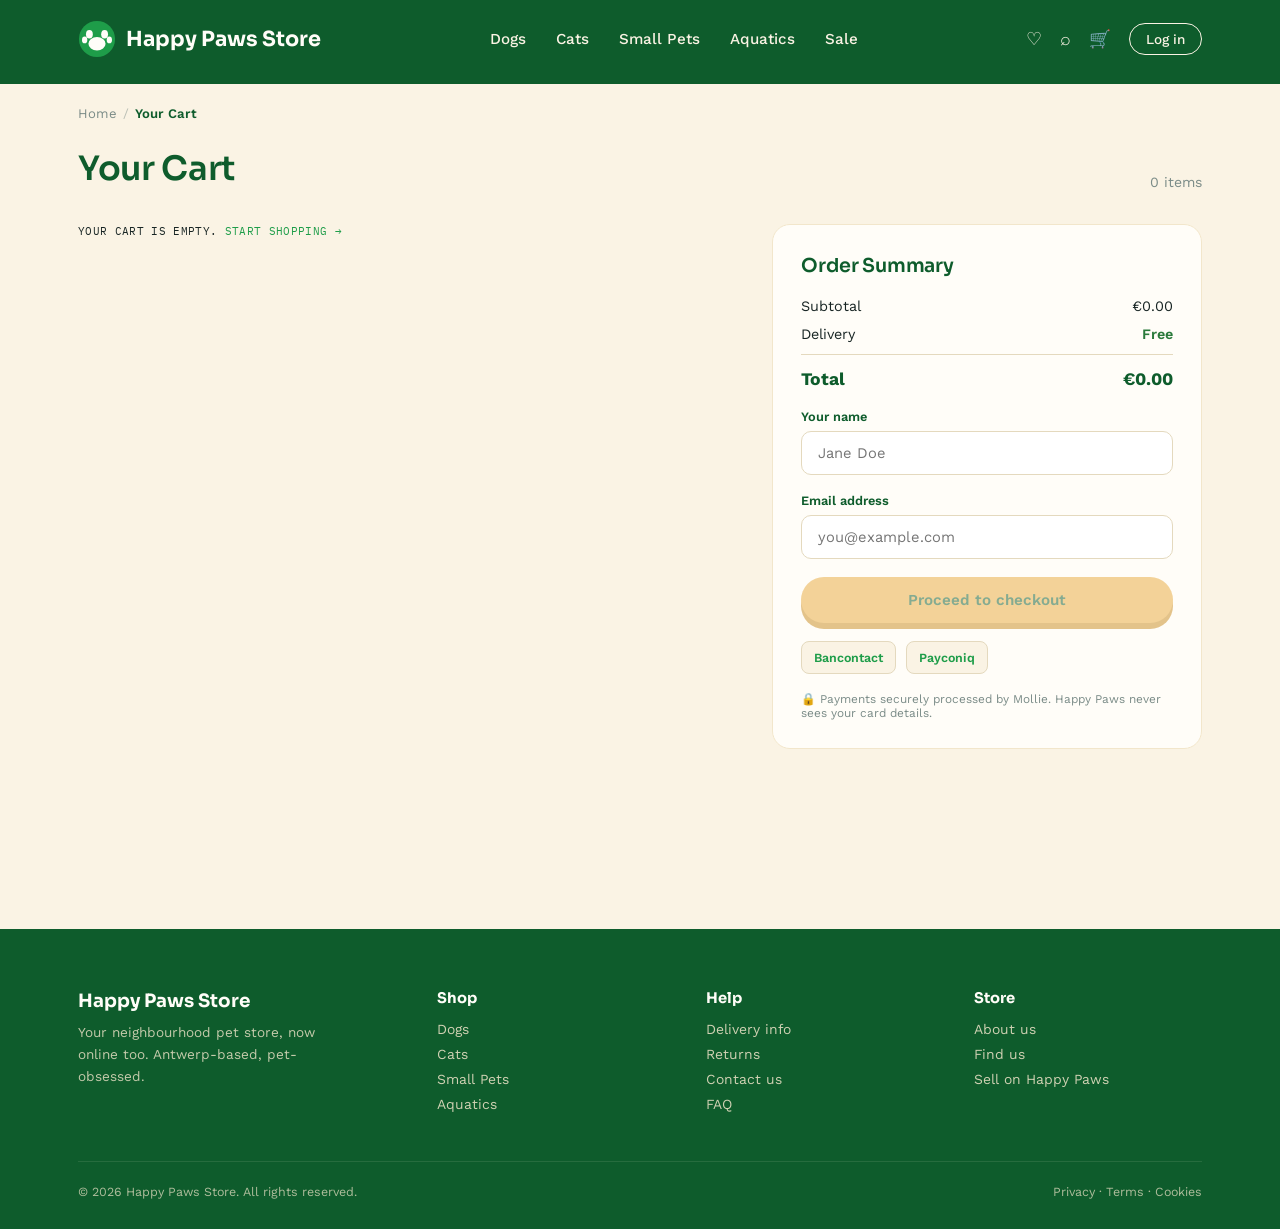
==== commit 43553ed7: "Add files via upload" ====
--- a/cart.html
+++ b/cart.html
@@ -7,13 +7,13 @@
 <link rel="preconnect" href="https://fonts.googleapis.com">
 <link href="https://fonts.googleapis.com/css2?family=Sora:wght@500;600;700;800&family=Work+Sans:wght@400;500;600&family=IBM+Plex+Mono:wght@500&display=swap" rel="stylesheet">
 <link rel="stylesheet" href="styles.css">
-<script src="shopzo-client.js" defer></script>
+<script src="shopzo-client.js"></script>
 </head>
 <body>
 
 <header>
   <div class="header-inner">
-    <div class="logo">
+    <a href="index.html" class="logo">
       <svg class="logo-mark" viewBox="0 0 40 40" fill="none">
         <circle cx="20" cy="20" r="19" fill="#1E9D49"/>
         <ellipse cx="20" cy="25" rx="9" ry="7" fill="#FFFDF8"/>
@@ -23,7 +23,7 @@
         <ellipse cx="33" cy="21" rx="2.8" ry="3.6" fill="#FFFDF8"/>
       </svg>
       <span class="logo-text">Happy Paws Store</span>
-    </div>
+    </a>
     <nav><a href="shop.html">Dogs</a><a href="shop.html">Cats</a><a href="shop.html">Small Pets</a><a href="shop.html">Aquatics</a><a href="shop.html">Sale</a></nav>
     <div class="header-actions">
       <span class="icon-btn">♡</span>
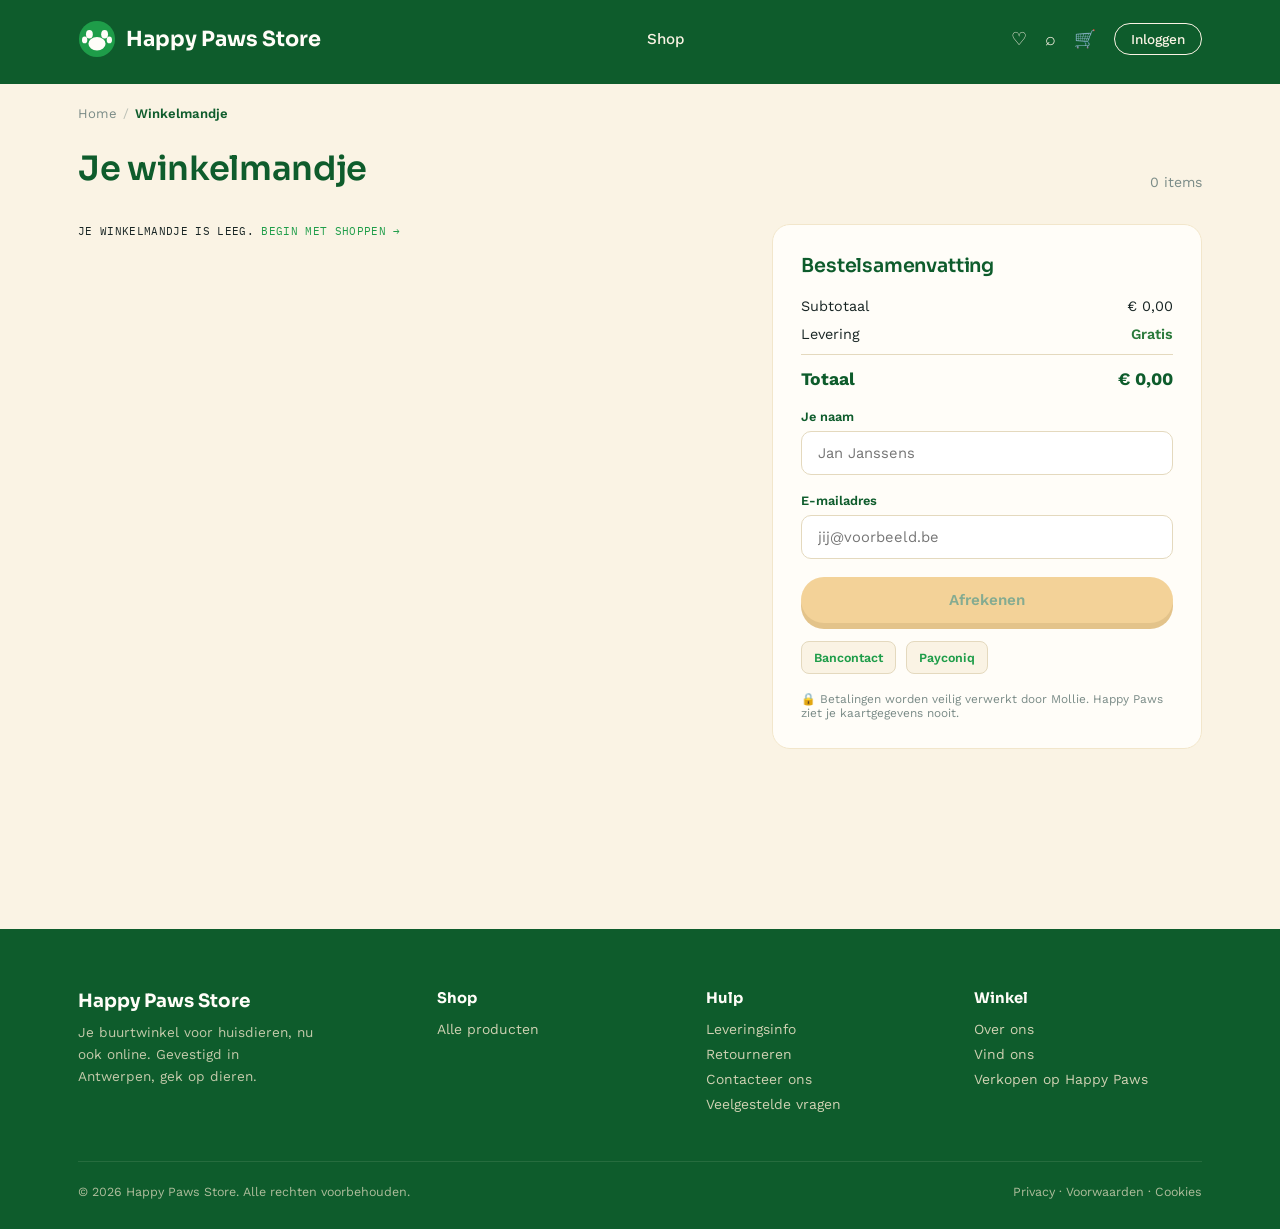
==== commit d5da285f: "Add files via upload" ====
--- a/cart.html
+++ b/cart.html
@@ -1,9 +1,9 @@
 <!DOCTYPE html>
-<html lang="en">
+<html lang="nl">
 <head>
 <meta charset="UTF-8">
 <meta name="viewport" content="width=device-width, initial-scale=1.0">
-<title>Your Cart — Happy Paws Store</title>
+<title>Winkelmandje — Happy Paws Store</title>
 <link rel="preconnect" href="https://fonts.googleapis.com">
 <link href="https://fonts.googleapis.com/css2?family=Sora:wght@500;600;700;800&family=Work+Sans:wght@400;500;600&family=IBM+Plex+Mono:wght@500&display=swap" rel="stylesheet">
 <link rel="stylesheet" href="styles.css">
@@ -24,54 +24,54 @@
       </svg>
       <span class="logo-text">Happy Paws Store</span>
     </a>
-    <nav><a href="shop.html">Dogs</a><a href="shop.html">Cats</a><a href="shop.html">Small Pets</a><a href="shop.html">Aquatics</a><a href="shop.html">Sale</a></nav>
+    <nav id="shopzo-nav"><a href="shop.html">Shop</a></nav>
     <div class="header-actions">
       <span class="icon-btn">♡</span>
       <span class="icon-btn">⌕</span>
-      <a href="cart.html" class="icon-btn">🛒<span class="cart-count">3</span></a>
-      <a href="https://app.shopzo.be" class="btn-login" target="_blank">Log in</a>
+      <a href="cart.html" class="icon-btn">🛒<span class="cart-count">0</span></a>
+      <a href="https://app.shopzo.be" class="btn-login" target="_blank">Inloggen</a>
     </div>
   </div>
 </header>
 
 <div class="wrap">
-  <div class="breadcrumb"><a href="index.html">Home</a><span class="sep">/</span><span class="current">Your Cart</span></div>
-  <div class="page-head"><h1>Your Cart</h1><div class="count-label" id="cart-count-label">Loading…</div></div>
+  <div class="breadcrumb"><a href="index.html">Home</a><span class="sep">/</span><span class="current">Winkelmandje</span></div>
+  <div class="page-head"><h1>Je winkelmandje</h1><div class="count-label" id="cart-count-label">Laden…</div></div>
 
   <div class="cart-layout">
     <div id="cart-lines">
-      <p class="mono">Loading your cart…</p>
+      <p class="mono">Winkelmandje laden…</p>
     </div>
 
     <div class="summary-card">
-      <h3>Order Summary</h3>
-      <div class="summary-row"><span>Subtotal</span><span id="cart-subtotal">€0.00</span></div>
-      <div class="summary-row"><span>Delivery</span><span style="color:#2A7A3B; font-weight:600;">Free</span></div>
-      <div class="summary-row total"><span>Total</span><span id="cart-total">€0.00</span></div>
+      <h3>Bestelsamenvatting</h3>
+      <div class="summary-row"><span>Subtotaal</span><span id="cart-subtotal">€0,00</span></div>
+      <div class="summary-row"><span>Levering</span><span style="color:#2A7A3B; font-weight:600;">Gratis</span></div>
+      <div class="summary-row total"><span>Totaal</span><span id="cart-total">€0,00</span></div>
 
       <div class="field" style="margin-top:20px;">
-        <label>Your name</label>
-        <input type="text" id="checkout-name" placeholder="Jane Doe">
+        <label>Je naam</label>
+        <input type="text" id="checkout-name" placeholder="Jan Janssens">
       </div>
       <div class="field">
-        <label>Email address</label>
-        <input type="email" id="checkout-email" placeholder="you@example.com">
+        <label>E-mailadres</label>
+        <input type="email" id="checkout-email" placeholder="jij@voorbeeld.be">
       </div>
       <p id="checkout-error" style="display:none; color:var(--coral); font-size:0.82rem; margin-bottom:10px;"></p>
 
-      <button type="button" id="checkout-btn" class="btn btn-primary btn-block">Proceed to checkout</button>
+      <button type="button" id="checkout-btn" class="btn btn-primary btn-block">Afrekenen</button>
 
       <div class="pay-methods">
         <span class="pay-chip">Bancontact</span>
         <span class="pay-chip">Payconiq</span>
       </div>
-      <div class="mollie-note">🔒 Payments securely processed by Mollie. Happy Paws never sees your card details.</div>
+      <div class="mollie-note">🔒 Betalingen worden veilig verwerkt door Mollie. Happy Paws ziet je kaartgegevens nooit.</div>
     </div>
   </div>
 </div>
 
 <script>
-  let cartProducts = []; // full product data for items currently in the cart
+  let cartProducts = [];
 
   async function loadCart() {
     const cart = getCart();
@@ -79,7 +79,7 @@
     const countLabel = document.getElementById('cart-count-label');
 
     if (cart.length === 0) {
-      linesEl.innerHTML = '<p class="mono">Your cart is empty. <a href="shop.html" style="color:var(--teal-700);">Start shopping →</a></p>';
+      linesEl.innerHTML = '<p class="mono">Je winkelmandje is leeg. <a href="shop.html" style="color:var(--teal-700);">Begin met shoppen →</a></p>';
       countLabel.textContent = '0 items';
       document.getElementById('cart-subtotal').textContent = formatEuro(0);
       document.getElementById('cart-total').textContent = formatEuro(0);
@@ -97,7 +97,7 @@
         })
         .filter(Boolean);
     } catch {
-      linesEl.innerHTML = '<p class="mono" style="color:var(--coral);">Could not load your cart right now.</p>';
+      linesEl.innerHTML = '<p class="mono" style="color:var(--coral);">Je winkelmandje kon niet geladen worden.</p>';
       return;
     }
 
@@ -114,7 +114,7 @@
           <div>
             <h4>${p.name}</h4>
             <div class="sub">${p.category || ''}</div>
-            <span class="cart-remove" onclick="removeFromCart('${p.id}'); loadCart();">Remove</span>
+            <span class="cart-remove" onclick="removeFromCart('${p.id}'); loadCart();">Verwijderen</span>
           </div>
           <div class="qty-stepper">
             <button type="button" onclick="updateCartQuantity('${p.id}', ${p.quantity - 1}); loadCart();">–</button>
@@ -124,7 +124,7 @@
           <div class="price">${formatEuro(unitPrice * p.quantity)}</div>
         </div>
       `;
-    }).join('') + '<a href="shop.html" style="display:inline-block; margin-top:24px; font-size:0.88rem; font-weight:600; color:var(--teal-700);">← Continue shopping</a>';
+    }).join('') + '<a href="shop.html" style="display:inline-block; margin-top:24px; font-size:0.88rem; font-weight:600; color:var(--teal-700);">← Verder winkelen</a>';
 
     const subtotal = cartProducts.reduce((sum, p) => sum + (p.sale_price_cents ?? p.price_cents) * p.quantity, 0);
     document.getElementById('cart-subtotal').textContent = formatEuro(subtotal);
@@ -139,23 +139,23 @@
     const email = document.getElementById('checkout-email').value.trim();
 
     if (!name || !email) {
-      errorEl.textContent = 'Please fill in your name and email address.';
+      errorEl.textContent = 'Vul je naam en e-mailadres in.';
       errorEl.style.display = 'block';
       return;
     }
 
     const btn = document.getElementById('checkout-btn');
     btn.disabled = true;
-    btn.textContent = 'Redirecting to payment…';
+    btn.textContent = 'Doorverwijzen naar betaling…';
 
     try {
       const { checkout_url } = await shopzoCheckout({ name, email });
       window.location.href = checkout_url;
     } catch (err) {
-      errorEl.textContent = err.message || 'Something went wrong. Please try again.';
+      errorEl.textContent = err.message || 'Er ging iets mis. Probeer het opnieuw.';
       errorEl.style.display = 'block';
       btn.disabled = false;
-      btn.textContent = 'Proceed to checkout';
+      btn.textContent = 'Afrekenen';
     }
   });
 
@@ -165,12 +165,12 @@
 <footer>
   <div class="wrap">
     <div class="footer-grid">
-      <div><div class="footer-logo">Happy Paws Store</div><div style="font-size:0.85rem; opacity:0.8; max-width:240px; line-height:1.6;">Your neighbourhood pet store, now online too. Antwerp-based, pet-obsessed.</div></div>
-      <div><h4>Shop</h4><a href="shop.html">Dogs</a><a href="shop.html">Cats</a><a href="shop.html">Small Pets</a><a href="shop.html">Aquatics</a></div>
-      <div><h4>Help</h4><a href="#">Delivery info</a><a href="#">Returns</a><a href="#">Contact us</a><a href="#">FAQ</a></div>
-      <div><h4>Store</h4><a href="#">About us</a><a href="#">Find us</a><a href="https://app.shopzo.be" target="_blank">Sell on Happy Paws</a></div>
+      <div><div class="footer-logo">Happy Paws Store</div><div style="font-size:0.85rem; opacity:0.8; max-width:240px; line-height:1.6;">Je buurtwinkel voor huisdieren, nu ook online. Gevestigd in Antwerpen, gek op dieren.</div></div>
+      <div><h4>Shop</h4><a href="shop.html">Alle producten</a></div>
+      <div><h4>Hulp</h4><a href="#">Leveringsinfo</a><a href="#">Retourneren</a><a href="#">Contacteer ons</a><a href="#">Veelgestelde vragen</a></div>
+      <div><h4>Winkel</h4><a href="#">Over ons</a><a href="#">Vind ons</a><a href="https://app.shopzo.be" target="_blank">Verkopen op Happy Paws</a></div>
     </div>
-    <div class="footer-bottom"><span>© 2026 Happy Paws Store. All rights reserved.</span><span>Privacy · Terms · Cookies</span></div>
+    <div class="footer-bottom"><span>© 2026 Happy Paws Store. Alle rechten voorbehouden.</span><span>Privacy · Voorwaarden · Cookies</span></div>
   </div>
 </footer>
 
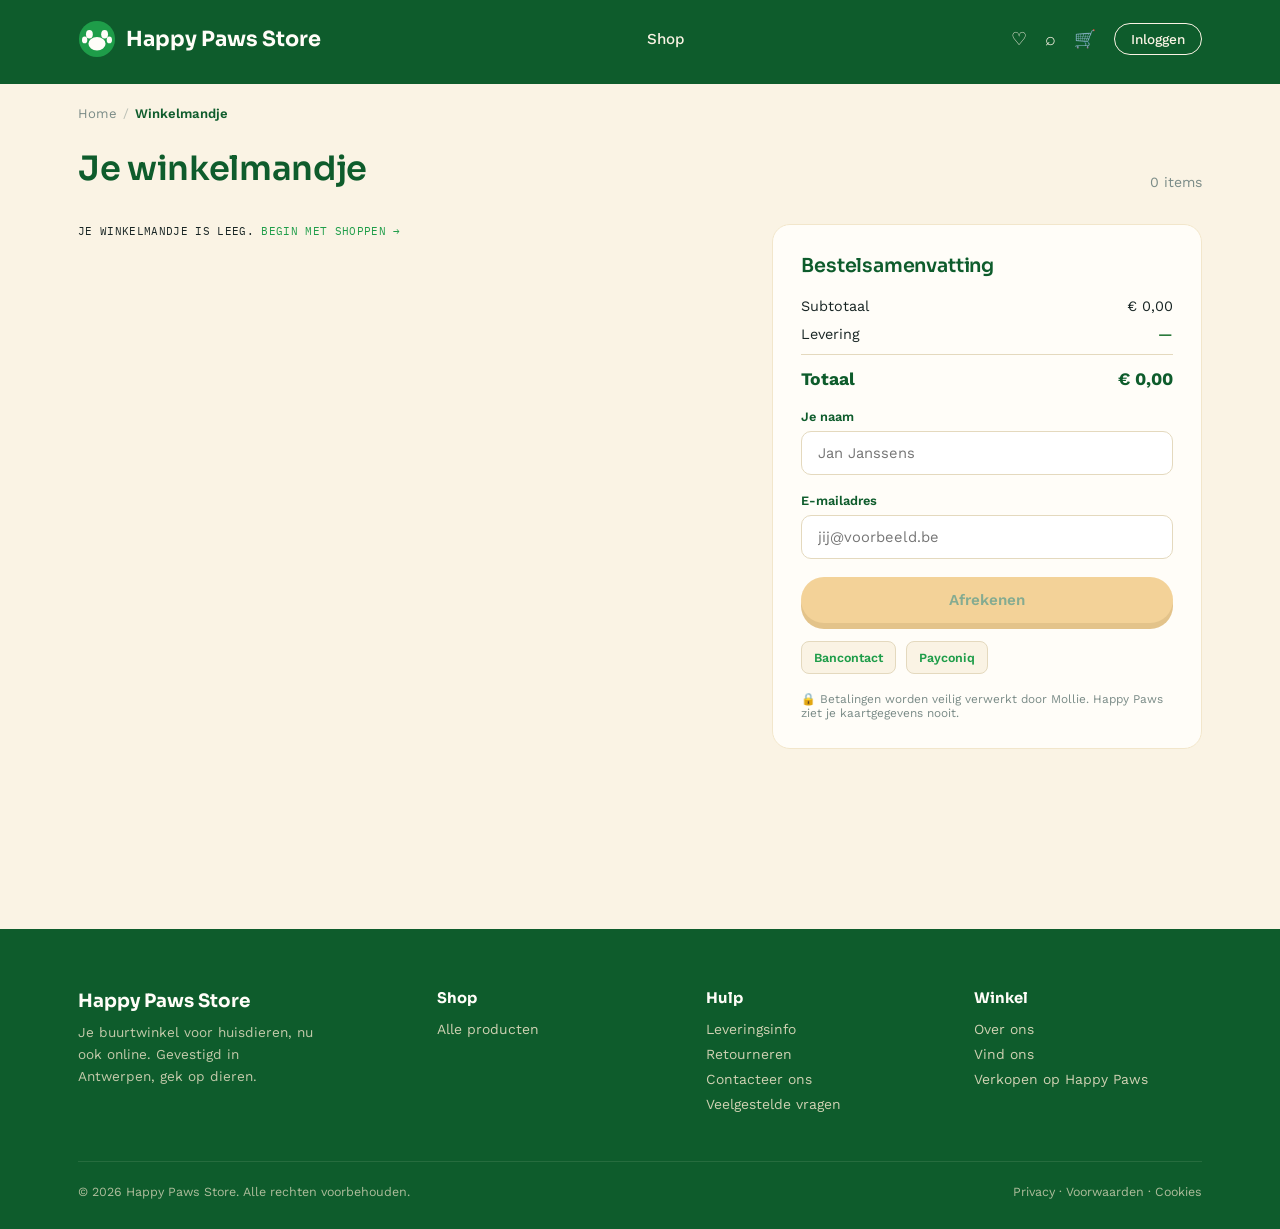
==== commit 8b48cc12: "Add files via upload" ====
--- a/cart.html
+++ b/cart.html
@@ -46,7 +46,7 @@
     <div class="summary-card">
       <h3>Bestelsamenvatting</h3>
       <div class="summary-row"><span>Subtotaal</span><span id="cart-subtotal">€0,00</span></div>
-      <div class="summary-row"><span>Levering</span><span style="color:#2A7A3B; font-weight:600;">Gratis</span></div>
+      <div class="summary-row"><span>Levering</span><span id="cart-shipping" style="color:#2A7A3B; font-weight:600;">—</span></div>
       <div class="summary-row total"><span>Totaal</span><span id="cart-total">€0,00</span></div>
 
       <div class="field" style="margin-top:20px;">
@@ -129,6 +129,18 @@
     const subtotal = cartProducts.reduce((sum, p) => sum + (p.sale_price_cents ?? p.price_cents) * p.quantity, 0);
     document.getElementById('cart-subtotal').textContent = formatEuro(subtotal);
     document.getElementById('cart-total').textContent = formatEuro(subtotal);
+
+    // Shopzo heeft momenteel geen echt verzendkosten-systeem — er wordt
+    // sowieso nooit een verzendkost aangerekend bij Mollie. Deze tekst is
+    // dus puur informatief en belooft niets dat niet klopt.
+    const shippingEl = document.getElementById('cart-shipping');
+    if (subtotal >= 4000) {
+      shippingEl.textContent = 'Gratis';
+      shippingEl.style.color = '#2A7A3B';
+    } else {
+      shippingEl.textContent = 'Gratis vanaf €40';
+      shippingEl.style.color = 'var(--muted)';
+    }
   }
 
   document.getElementById('checkout-btn').addEventListener('click', async () => {
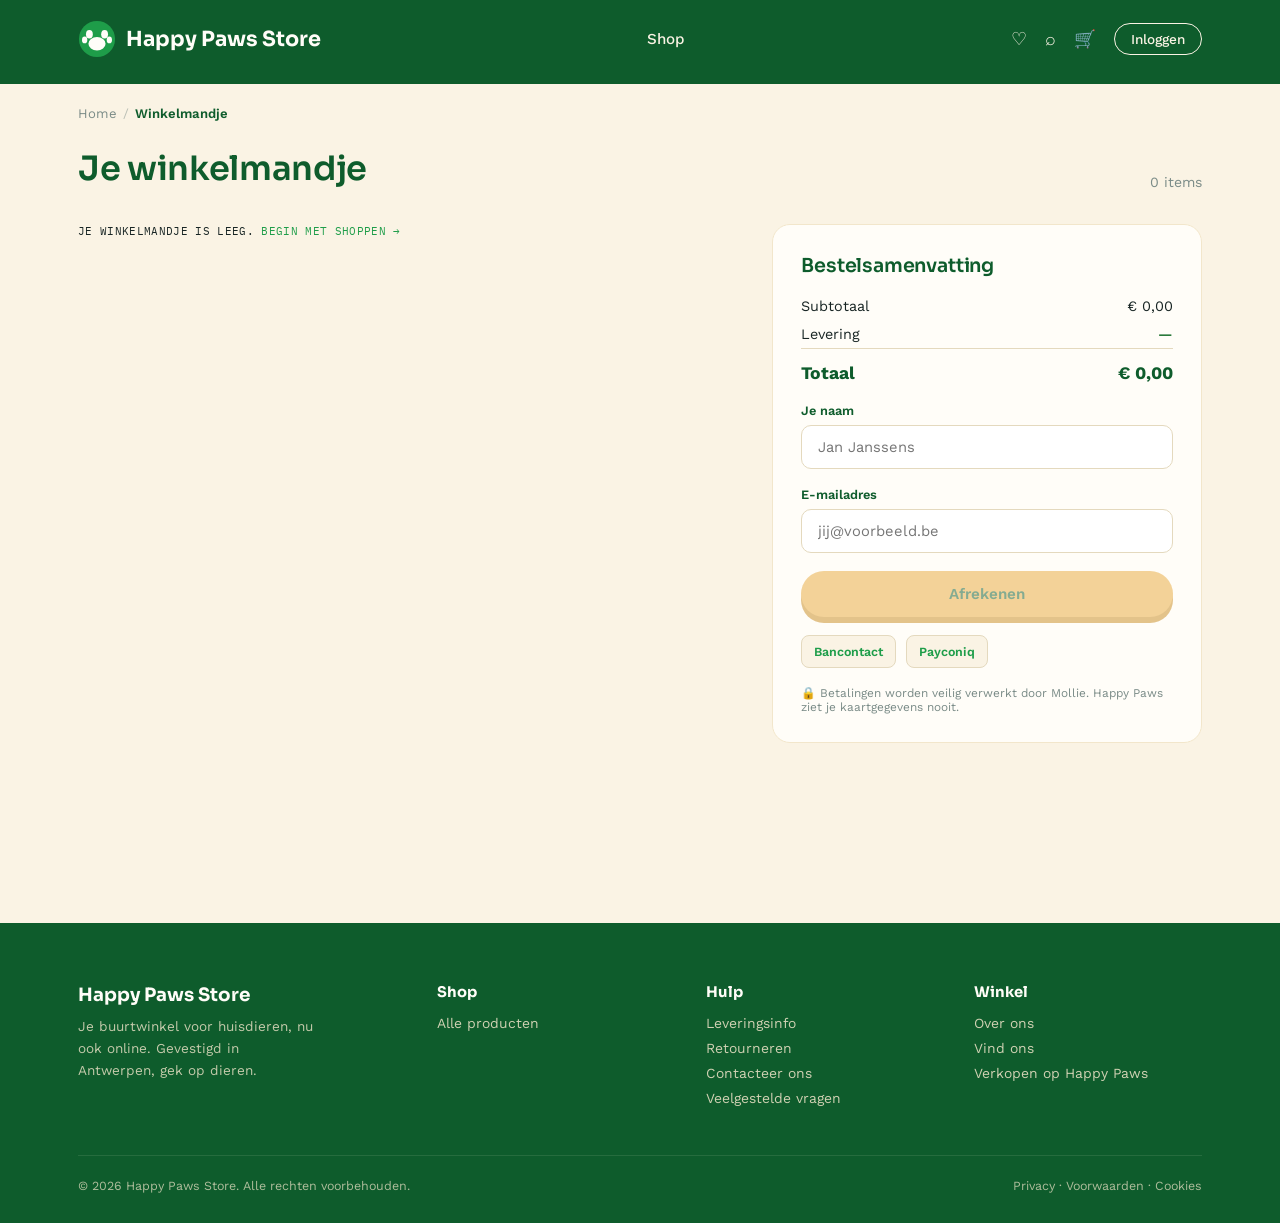
==== commit 41b0447a: "Add files via upload" ====
--- a/cart.html
+++ b/cart.html
@@ -47,6 +47,7 @@
       <h3>Bestelsamenvatting</h3>
       <div class="summary-row"><span>Subtotaal</span><span id="cart-subtotal">€0,00</span></div>
       <div class="summary-row"><span>Levering</span><span id="cart-shipping" style="color:#2A7A3B; font-weight:600;">—</span></div>
+      <div id="cart-shipping-hint" style="font-size:0.78rem; color:var(--muted); margin-top:-6px; margin-bottom:12px;"></div>
       <div class="summary-row total"><span>Totaal</span><span id="cart-total">€0,00</span></div>
 
       <div class="field" style="margin-top:20px;">
@@ -127,19 +128,22 @@
     }).join('') + '<a href="shop.html" style="display:inline-block; margin-top:24px; font-size:0.88rem; font-weight:600; color:var(--teal-700);">← Verder winkelen</a>';
 
     const subtotal = cartProducts.reduce((sum, p) => sum + (p.sale_price_cents ?? p.price_cents) * p.quantity, 0);
+    const shipping = calculateShipping(subtotal);
     document.getElementById('cart-subtotal').textContent = formatEuro(subtotal);
-    document.getElementById('cart-total').textContent = formatEuro(subtotal);
+    document.getElementById('cart-total').textContent = formatEuro(subtotal + shipping);
 
-    // Shopzo heeft momenteel geen echt verzendkosten-systeem — er wordt
-    // sowieso nooit een verzendkost aangerekend bij Mollie. Deze tekst is
-    // dus puur informatief en belooft niets dat niet klopt.
     const shippingEl = document.getElementById('cart-shipping');
-    if (subtotal >= 4000) {
+    const hintEl = document.getElementById('cart-shipping-hint');
+    if (shipping === 0) {
       shippingEl.textContent = 'Gratis';
       shippingEl.style.color = '#2A7A3B';
+      hintEl.textContent = '';
     } else {
-      shippingEl.textContent = 'Gratis vanaf €40';
-      shippingEl.style.color = 'var(--muted)';
+      shippingEl.textContent = formatEuro(shipping);
+      shippingEl.style.color = 'var(--ink)';
+      shippingEl.style.fontWeight = '600';
+      const remaining = formatEuro(SHIPPING_THRESHOLD_CENTS - subtotal);
+      hintEl.textContent = `Nog ${remaining} tot gratis levering`;
     }
   }
 
--- a/styles.css
+++ b/styles.css
@@ -114,9 +114,9 @@
 .hero h1 span{color:var(--mustard);}
 .hero p{color:var(--sand-deep); font-size:1.08rem; max-width:440px; margin-bottom:30px; line-height:1.55;}
 .hero-ctas{display:flex; gap:14px; flex-wrap:wrap;}
-.hero-art{position:relative; height:340px; display:flex; align-items:center; justify-content:center;}
-.hero-blob{position:absolute; width:280px; height:280px; border-radius:38% 62% 55% 45% / 45% 40% 60% 55%; background:var(--teal-700);}
-.hero-paw{position:relative; width:150px; height:150px; z-index:1;}
+.hero-art{position:relative; height:280px; display:flex; align-items:center; justify-content:center;}
+.hero-blob{position:absolute; width:200px; height:200px; border-radius:38% 62% 55% 45% / 45% 40% 60% 55%; background:var(--teal-700);}
+.hero-paw{position:relative; width:96px; height:96px; z-index:1; filter:drop-shadow(0 8px 16px rgba(0,0,0,0.12));}
 
 /* SHOP-BY-PET TAG STRIP */
 .pet-strip{background:var(--sand); padding:0; position:relative; margin-top:-1px;}
